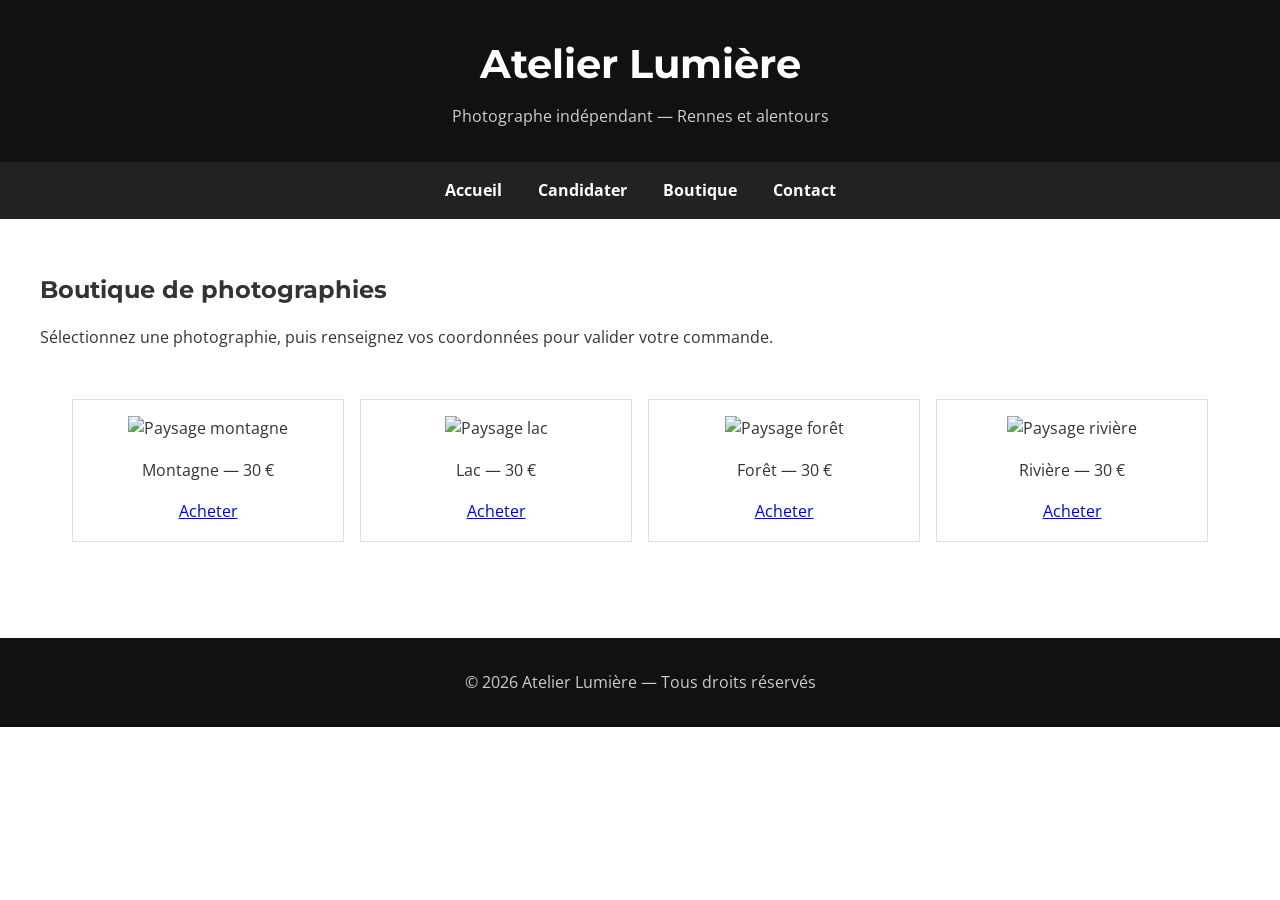
==== boutique.html @ 9369ba6b "Création du site original à optimiser" ====
﻿<!DOCTYPE html>
<html lang="fr">
<head>
  <meta charset="UTF-8">
  <title>Boutique — Atelier Lumière</title>
  <link rel="stylesheet" href="assets/css/style.css">
  <link href="https://fonts.googleapis.com/css2?family=Montserrat:wght@400;700&family=Open+Sans:wght@400;700&display=swap" rel="stylesheet">
  <style>
    .products { display: grid; grid-template-columns: repeat(auto-fit, minmax(200px, 1fr)); gap: 1rem; padding: 2rem; }
    .product { border: 1px solid #ddd; padding: 1rem; text-align: center; }
    .product img { max-width: 100%; }
  </style>
</head>
<body>
  <header>
    <h1>Atelier Lumière</h1>
    <p>Photographe indépendant — Rennes et alentours</p>
  </header>
  <nav>
    <a href="index.html">Accueil</a>
    <a href="candidature.html">Candidater</a>
    <a href="boutique.html">Boutique</a>
    <a href="contact.html">Contact</a>
  </nav>
  <main>
    <h2>Boutique de photographies</h2>
    <p>Sélectionnez une photographie, puis renseignez vos coordonnées pour valider votre commande.</p>
    <div class="products">
      <div class="product">
        <img src="https://picsum.photos/id/1015/600/400" alt="Paysage montagne">
        <p>Montagne — 30 €</p>
        <a href="coordonnees.html?photo=1015">Acheter</a>
      </div>
      <div class="product">
        <img src="https://picsum.photos/id/1016/600/400" alt="Paysage lac">
        <p>Lac — 30 €</p>
        <a href="coordonnees.html?photo=1016">Acheter</a>
      </div>
      <div class="product">
        <img src="https://picsum.photos/id/1018/600/400" alt="Paysage forêt">
        <p>Forêt — 30 €</p>
        <a href="coordonnees.html?photo=1018">Acheter</a>
      </div>
      <div class="product">
        <img src="https://picsum.photos/id/1019/600/400" alt="Paysage rivière">
        <p>Rivière — 30 €</p>
        <a href="coordonnees.html?photo=1019">Acheter</a>
      </div>
    </div>
  </main>
  <footer>
    <p>&copy; 2026 Atelier Lumière — Tous droits réservés</p>
  </footer>
  <script src="assets/js/app.js"></script>
</body>
</html>
---- assets/css/style.css ----
﻿body {
  margin: 0;
  padding: 0;
  font-family: 'Open Sans', sans-serif;
  line-height: 1.6;
  color: #333;
}

header {
  background: #111;
  color: #fff;
  padding: 2rem;
  text-align: center;
}

header h1 {
  margin: 0;
  font-family: 'Montserrat', sans-serif;
  font-size: 2.5rem;
}

header p {
  margin: 0.5rem 0 0;
  font-size: 1rem;
  opacity: 0.8;
}

nav {
  background: #222;
  padding: 1rem;
  text-align: center;
}

nav a {
  color: #fff;
  margin: 0 1rem;
  text-decoration: none;
  font-weight: 700;
}

nav a:hover {
  text-decoration: underline;
}

main {
  padding: 2rem;
  max-width: 1200px;
  margin: 0 auto;
}

main h2 {
  font-family: 'Montserrat', sans-serif;
  margin-bottom: 1rem;
}

form div {
  margin-bottom: 1rem;
}

form label {
  display: block;
  margin-bottom: 0.5rem;
  font-weight: 700;
}

form input,
form textarea {
  width: 100%;
  padding: 0.5rem;
  font-size: 1rem;
  border: 1px solid #ccc;
  border-radius: 4px;
}

form button {
  background: #111;
  color: #fff;
  border: none;
  padding: 0.75rem 1.5rem;
  font-size: 1rem;
  border-radius: 4px;
  cursor: pointer;
}

form button:hover {
  background: #333;
}

footer {
  background: #111;
  color: #ccc;
  text-align: center;
  padding: 1rem;
  margin-top: 2rem;
}

.section-inutile-1 { color: #f00; }
.section-inutile-2 { color: #0f0; }
.section-inutile-3 { color: #00f; }
.section-inutile-4 { color: #ff0; }
.section-inutile-5 { color: #0ff; }
.section-inutile-6 { color: #f0f; }
.section-inutile-7 { color: #999; }
.section-inutile-8 { color: #666; }
.section-inutile-9 { color: #333; }
.section-inutile-10 { color: #111; }
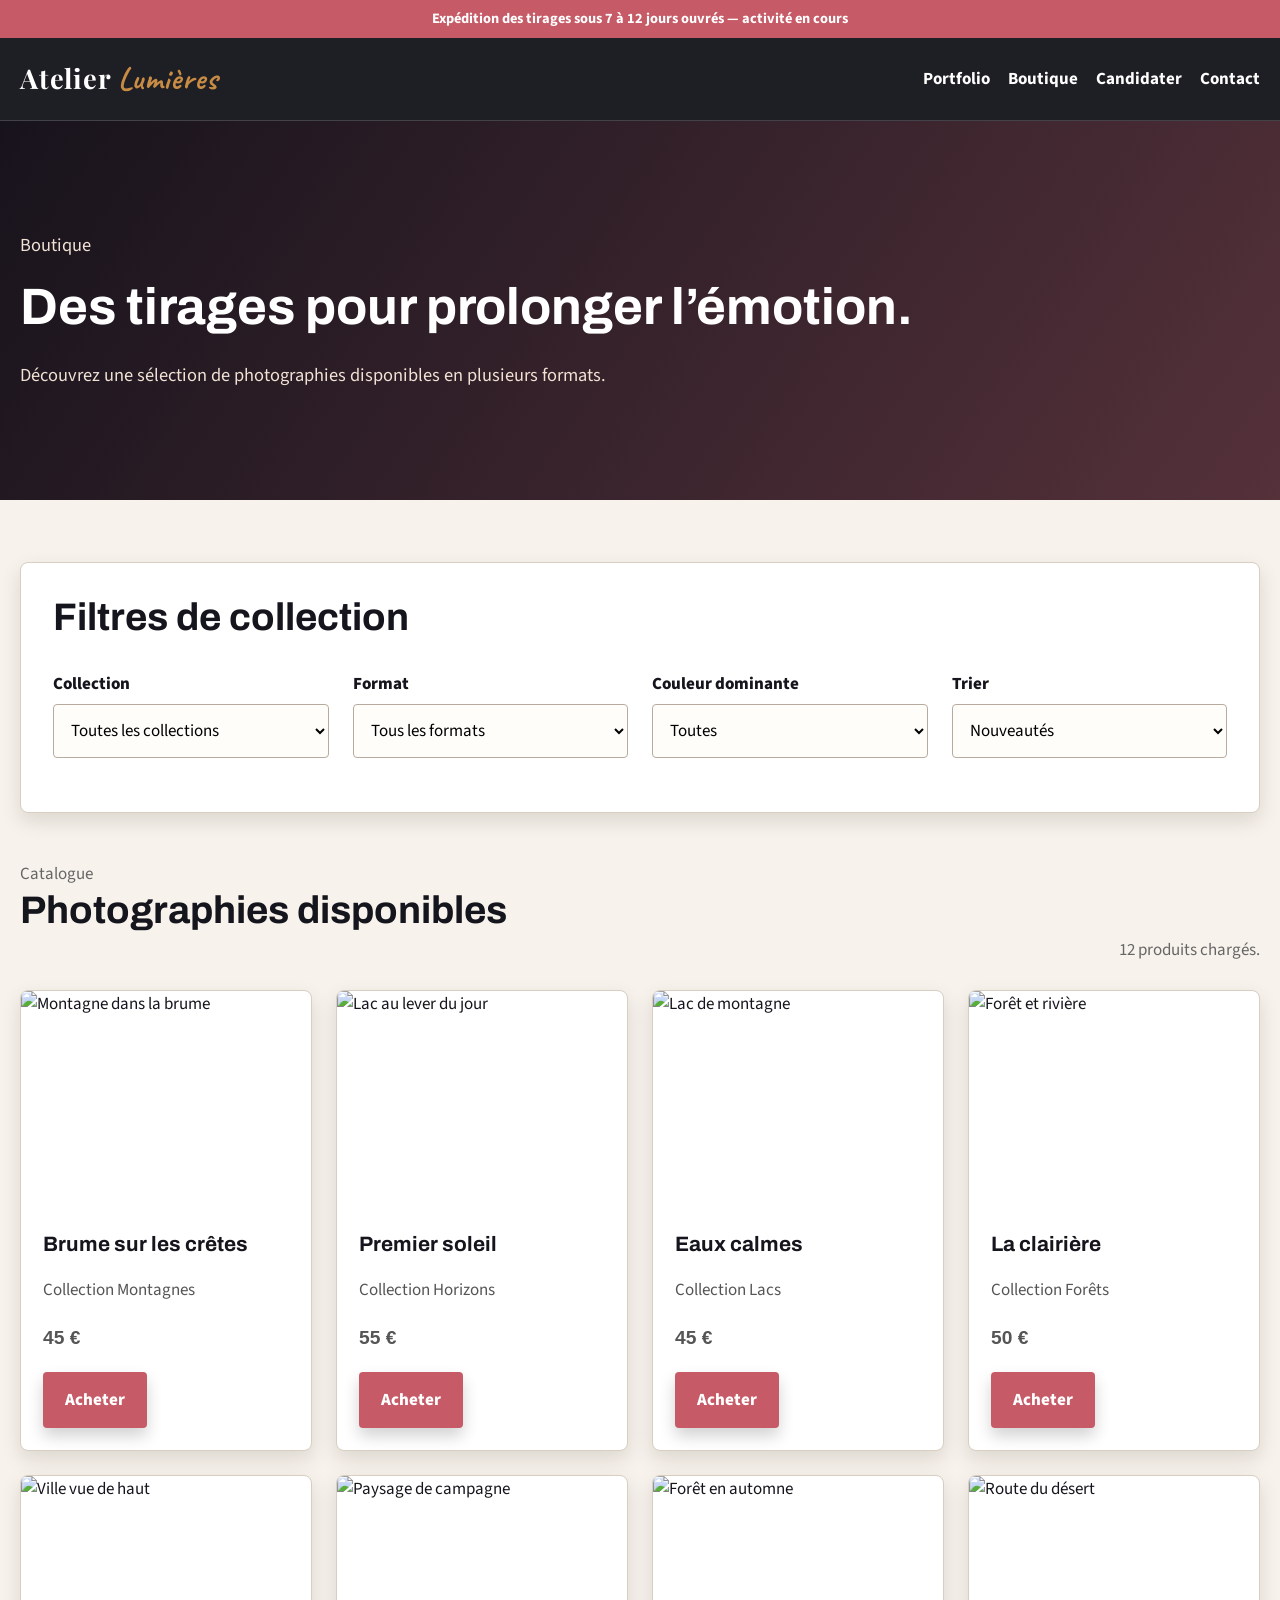
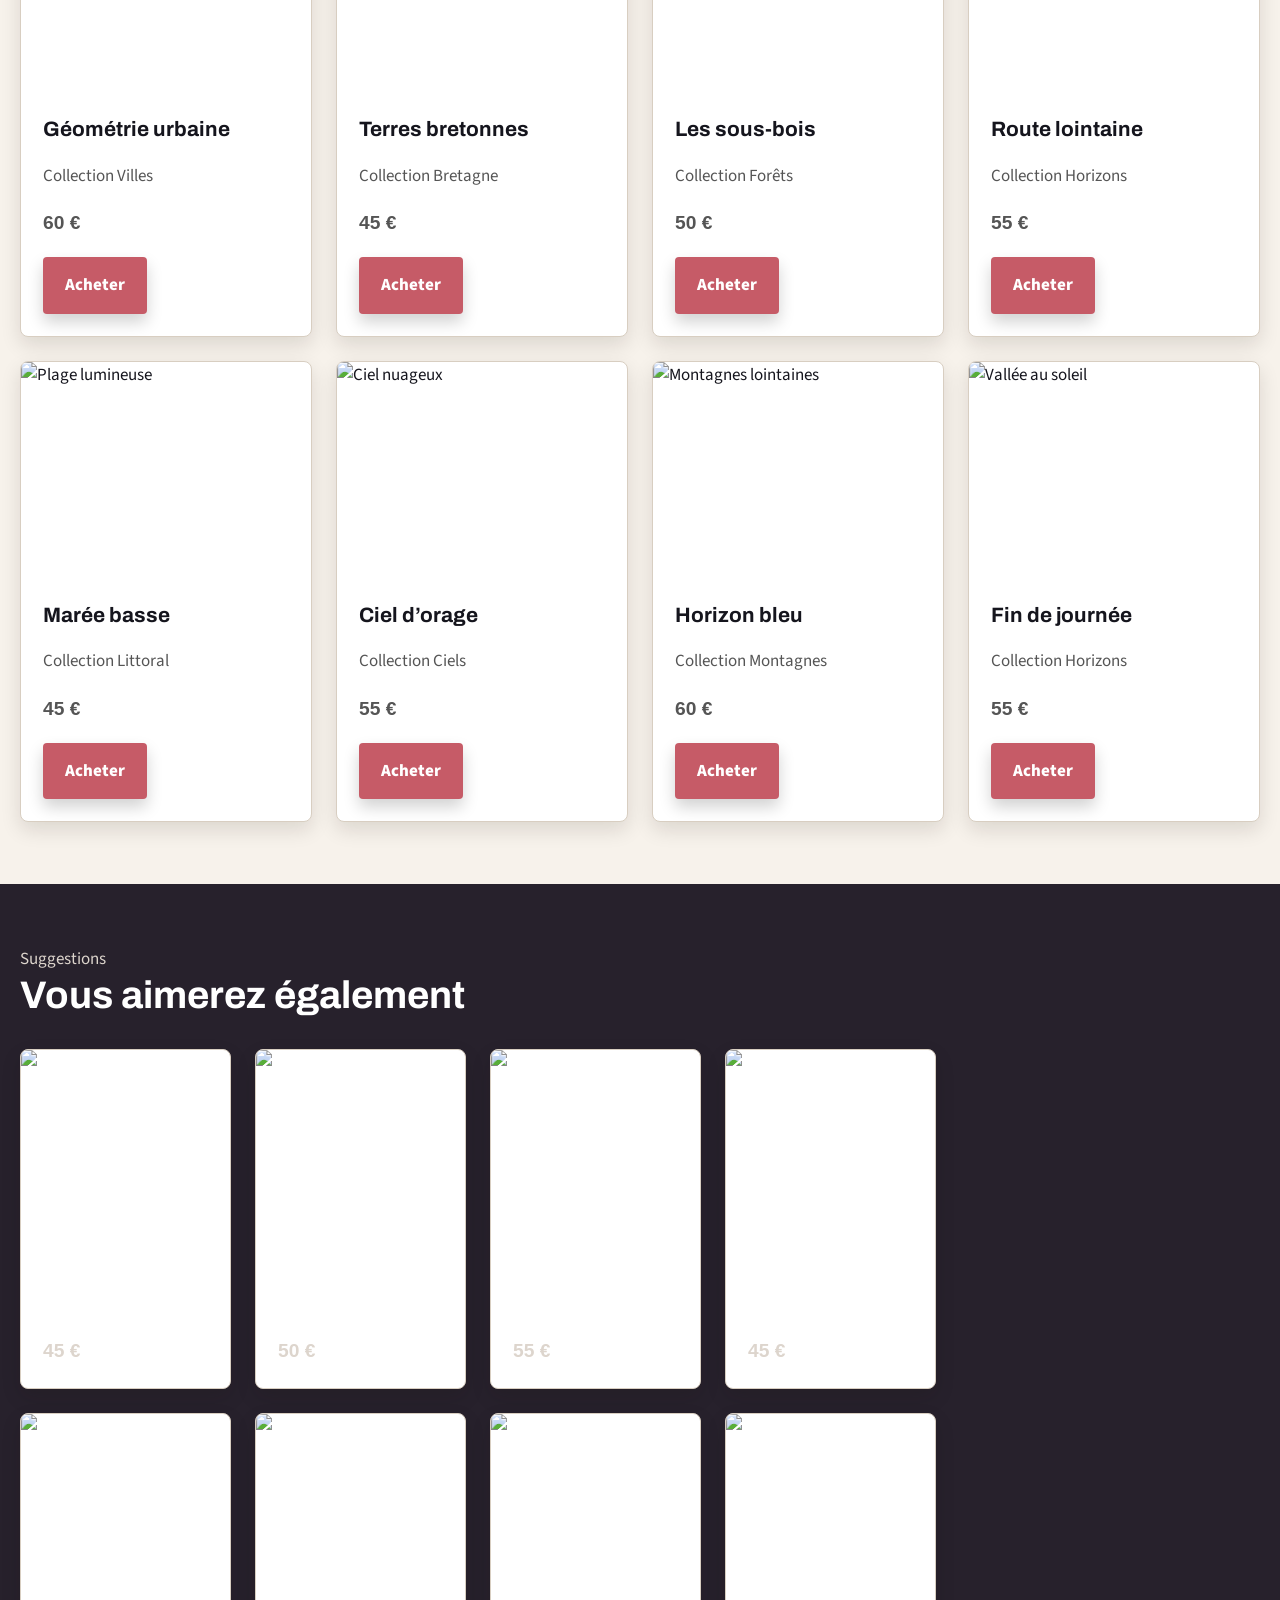
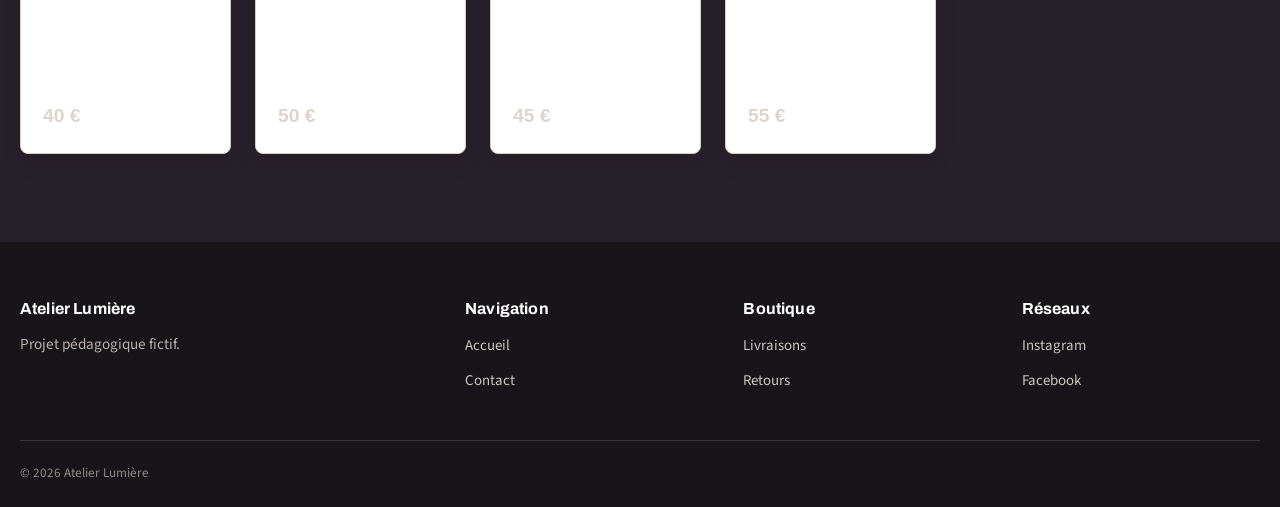
==== commit b36f5e98: "Baseline: parcours photographe initial" ====
--- a/boutique.html
+++ b/boutique.html
@@ -2,55 +2,90 @@
 <html lang="fr">
 <head>
   <meta charset="UTF-8">
-  <title>Boutique — Atelier Lumière</title>
+  <meta name="viewport" content="width=device-width, initial-scale=1.0">
+  <title>Boutique — Atelier Lumières</title>
   <link rel="stylesheet" href="assets/css/style.css">
-  <link href="https://fonts.googleapis.com/css2?family=Montserrat:wght@400;700&family=Open+Sans:wght@400;700&display=swap" rel="stylesheet">
-  <style>
-    .products { display: grid; grid-template-columns: repeat(auto-fit, minmax(200px, 1fr)); gap: 1rem; padding: 2rem; }
-    .product { border: 1px solid #ddd; padding: 1rem; text-align: center; }
-    .product img { max-width: 100%; }
-  </style>
+  <link rel="stylesheet" href="assets/css/animations.css">
 </head>
 <body>
-  <header>
-    <h1>Atelier Lumière</h1>
-    <p>Photographe indépendant — Rennes et alentours</p>
+  <div class="bande-info">Expédition des tirages sous 7 à 12 jours ouvrés — <span data-statut-activite>activité en cours</span></div>
+  <header class="site-header">
+    <div class="header-inner">
+      <a class="logo" href="index.html">Atelier <span>Lumières</span></a>
+      <nav class="nav-principale" aria-label="Navigation principale">
+        <ul><li><a href="index.html">Portfolio</a></li><li><a href="boutique.html">Boutique</a></li><li><a href="candidature.html">Candidater</a></li><li><a href="contact.html">Contact</a></li></ul>
+      </nav>
+    </div>
   </header>
-  <nav>
-    <a href="index.html">Accueil</a>
-    <a href="candidature.html">Candidater</a>
-    <a href="boutique.html">Boutique</a>
-    <a href="contact.html">Contact</a>
-  </nav>
+
   <main>
-    <h2>Boutique de photographies</h2>
-    <p>Sélectionnez une photographie, puis renseignez vos coordonnées pour valider votre commande.</p>
-    <div class="products">
-      <div class="product">
-        <img src="https://picsum.photos/id/1015/600/400" alt="Paysage montagne">
-        <p>Montagne — 30 €</p>
-        <a href="coordonnees.html?photo=1015">Acheter</a>
+    <section class="page-entete">
+      <div class="conteneur">
+        <p>Boutique</p>
+        <h1>Des tirages pour prolonger l’émotion.</h1>
+        <p>Découvrez une sélection de photographies disponibles en plusieurs formats.</p>
       </div>
-      <div class="product">
-        <img src="https://picsum.photos/id/1016/600/400" alt="Paysage lac">
-        <p>Lac — 30 €</p>
-        <a href="coordonnees.html?photo=1016">Acheter</a>
+    </section>
+
+    <section class="section">
+      <div class="conteneur">
+        <div class="formulaire-bloc">
+          <h2>Filtres de collection</h2>
+          <div class="grille-4">
+            <div class="champ"><label for="collection">Collection</label><select id="collection"><option>Toutes les collections</option><option>Bretagne</option><option>Montagnes</option><option>Ville</option></select></div>
+            <div class="champ"><label for="format">Format</label><select id="format"><option>Tous les formats</option><option>30 à 40 cm</option><option>50 à 70 cm</option><option>70 à 100 cm</option></select></div>
+            <div class="champ"><label for="couleur">Couleur dominante</label><select id="couleur"><option>Toutes</option><option>Bleu</option><option>Vert</option><option>Ocre</option></select></div>
+            <div class="champ"><label for="tri">Trier</label><select id="tri"><option>Nouveautés</option><option>Prix croissant</option><option>Prix décroissant</option></select></div>
+          </div>
+        </div>
+
+        <div class="section-titre" style="margin-top:48px">
+          <div><p>Catalogue</p><h2>Photographies disponibles</h2></div>
+          <p>12 produits chargés.</p>
+        </div>
+
+        <div class="grille-produits">
+          <article class="carte-produit"><img src="https://picsum.photos/id/1011/1800/1300" alt="Montagne dans la brume"><div class="contenu"><h3>Brume sur les crêtes</h3><p>Collection Montagnes</p><p class="prix">45 €</p><a class="bouton" href="coordonnees.html?photo=brume-sur-les-cretes">Acheter</a></div></article>
+          <article class="carte-produit"><img src="https://picsum.photos/id/1015/1800/1300" alt="Lac au lever du jour"><div class="contenu"><h3>Premier soleil</h3><p>Collection Horizons</p><p class="prix">55 €</p><a class="bouton" href="coordonnees.html?photo=premier-soleil">Acheter</a></div></article>
+          <article class="carte-produit"><img src="https://picsum.photos/id/1016/1800/1300" alt="Lac de montagne"><div class="contenu"><h3>Eaux calmes</h3><p>Collection Lacs</p><p class="prix">45 €</p><a class="bouton" href="coordonnees.html?photo=eaux-calmes">Acheter</a></div></article>
+          <article class="carte-produit"><img src="https://picsum.photos/id/1018/1800/1300" alt="Forêt et rivière"><div class="contenu"><h3>La clairière</h3><p>Collection Forêts</p><p class="prix">50 €</p><a class="bouton" href="coordonnees.html?photo=la-clairiere">Acheter</a></div></article>
+          <article class="carte-produit"><img src="https://picsum.photos/id/1019/1800/1300" alt="Ville vue de haut"><div class="contenu"><h3>Géométrie urbaine</h3><p>Collection Villes</p><p class="prix">60 €</p><a class="bouton" href="coordonnees.html?photo=geometrie-urbaine">Acheter</a></div></article>
+          <article class="carte-produit"><img src="https://picsum.photos/id/1020/1800/1300" alt="Paysage de campagne"><div class="contenu"><h3>Terres bretonnes</h3><p>Collection Bretagne</p><p class="prix">45 €</p><a class="bouton" href="coordonnees.html?photo=terres-bretonnes">Acheter</a></div></article>
+          <article class="carte-produit"><img src="https://picsum.photos/id/1021/1800/1300" alt="Forêt en automne"><div class="contenu"><h3>Les sous-bois</h3><p>Collection Forêts</p><p class="prix">50 €</p><a class="bouton" href="coordonnees.html?photo=les-sous-bois">Acheter</a></div></article>
+          <article class="carte-produit"><img src="https://picsum.photos/id/1022/1800/1300" alt="Route du désert"><div class="contenu"><h3>Route lointaine</h3><p>Collection Horizons</p><p class="prix">55 €</p><a class="bouton" href="coordonnees.html?photo=route-lointaine">Acheter</a></div></article>
+          <article class="carte-produit"><img src="https://picsum.photos/id/1023/1800/1300" alt="Plage lumineuse"><div class="contenu"><h3>Marée basse</h3><p>Collection Littoral</p><p class="prix">45 €</p><a class="bouton" href="coordonnees.html?photo=maree-basse">Acheter</a></div></article>
+          <article class="carte-produit"><img src="https://picsum.photos/id/1025/1800/1300" alt="Ciel nuageux"><div class="contenu"><h3>Ciel d’orage</h3><p>Collection Ciels</p><p class="prix">55 €</p><a class="bouton" href="coordonnees.html?photo=ciel-d-orage">Acheter</a></div></article>
+          <article class="carte-produit"><img src="https://picsum.photos/id/1026/1800/1300" alt="Montagnes lointaines"><div class="contenu"><h3>Horizon bleu</h3><p>Collection Montagnes</p><p class="prix">60 €</p><a class="bouton" href="coordonnees.html?photo=horizon-bleu">Acheter</a></div></article>
+          <article class="carte-produit"><img src="https://picsum.photos/id/1039/1800/1300" alt="Vallée au soleil"><div class="contenu"><h3>Fin de journée</h3><p>Collection Horizons</p><p class="prix">55 €</p><a class="bouton" href="coordonnees.html?photo=fin-de-journee">Acheter</a></div></article>
+        </div>
       </div>
-      <div class="product">
-        <img src="https://picsum.photos/id/1018/600/400" alt="Paysage forêt">
-        <p>Forêt — 30 €</p>
-        <a href="coordonnees.html?photo=1018">Acheter</a>
+    </section>
+
+    <section class="section section-foncee">
+      <div class="conteneur">
+        <div class="section-titre"><div><p>Suggestions</p><h2>Vous aimerez également</h2>
+        <div class="grille-4">
+          <article class="carte-produit"><img src="https://picsum.photos/id/1031/1600/1200" alt="Rivière dans la vallée"><div class="contenu"><h3>Le cours d’eau</h3><p class="prix">45 €</p></div></article>
+          <article class="carte-produit"><img src="https://picsum.photos/id/1032/1600/1200" alt="Lac en montagne"><div class="contenu"><h3>Silence</h3><p class="prix">50 €</p></div></article>
+          <article class="carte-produit"><img src="https://picsum.photos/id/1033/1600/1200" alt="Rochers en montagne"><div class="contenu"><h3>La faille</h3><p class="prix">55 €</p></div></article>
+          <article class="carte-produit"><img src="https://picsum.photos/id/1036/1600/1200" alt="Rivière dans les rochers"><div class="contenu"><h3>Après la pluie</h3><p class="prix">45 €</p></div></article>
+          <article class="carte-produit"><img src="https://picsum.photos/id/1037/1600/1200" alt="Fleurs de montagne"><div class="contenu"><h3>Fleurs sauvages</h3><p class="prix">40 €</p></div></article>
+          <article class="carte-produit"><img src="https://picsum.photos/id/1038/1600/1200" alt="Village dans la vallée"><div class="contenu"><h3>Le village</h3><p class="prix">50 €</p></div></article>
+          <article class="carte-produit"><img src="https://picsum.photos/id/1040/1600/1200" alt="Fort en hiver"><div class="contenu"><h3>Hiver doux</h3><p class="prix">45 €</p></div></article>
+          <article class="carte-produit"><img src="https://picsum.photos/id/1041/1600/1200" alt="Côte rocheuse"><div class="contenu"><h3>Roches marines</h3><p class="prix">55 €</p></div></article>
+        </div>
       </div>
-      <div class="product">
-        <img src="https://picsum.photos/id/1019/600/400" alt="Paysage rivière">
-        <p>Rivière — 30 €</p>
-        <a href="coordonnees.html?photo=1019">Acheter</a>
-      </div>
-    </div>
+    </section>
   </main>
-  <footer>
-    <p>&copy; 2026 Atelier Lumière — Tous droits réservés</p>
-  </footer>
+
+  <footer class="site-footer"><div class="conteneur footer-grille"><div><h3>Atelier Lumière</h3><p>Projet pédagogique fictif.</p></div><div><h3>Navigation</h3><ul><li><a href="index.html">Accueil</a></li><li><a href="contact.html">Contact</a></li></ul></div><div><h3>Boutique</h3><ul><li><a href="#">Livraisons</a></li><li><a href="#">Retours</a></li></ul></div><div><h3>Réseaux</h3><ul><li><a href="#">Instagram</a></li><li><a href="#">Facebook</a></li></ul></div></div><div class="conteneur footer-bas">© 2026 Atelier Lumière</div></footer>
+
   <script src="assets/js/app.js"></script>
+  <script src="assets/js/gallery.js"></script>
+  <script src="assets/js/carousel.js"></script>
+  <script src="assets/js/upload-preview.js"></script>
+  <script src="assets/js/fake-analytics.js"></script>
+  <script src="assets/js/map.js"></script>
 </body>
 </html>
+
--- a/assets/css/style.css
+++ b/assets/css/style.css
@@ -1,106 +1,719 @@
-﻿body {
+@import url("https://fonts.googleapis.com/css2?family=Archivo+Expanded:wght@500;600;700;800&family=Archivo:wght@400;500;600;700&family=Source+Sans+3:wght@300;400;500;600;700&family=Caveat:wght@500;600&family=Playfair+Display:wght@400;600;700&display=swap");
+@import url("https://cdnjs.cloudflare.com/ajax/libs/font-awesome/6.7.2/css/all.min.css");
+
+:root {
+  --noir: #15151d;
+  --sombre: #27212c;
+  --creme: #f7f2eb;
+  --beige: #e8ddcf;
+  --or: #c88c45;
+  --rose: #c65b67;
+  --blanc: #ffffff;
+  --gris: #666666;
+  --bordure: #d8cec1;
+  --ombre: 0 8px 20px rgba(28, 14, 10, 0.12);
+}
+
+* {
+  box-sizing: border-box;
+}
+
+html {
+  scroll-behavior: smooth;
+}
+
+body {
+  margin: 0;
+  color: var(--noir);
+  background: var(--creme);
+  font-family: "Source Sans 3", Arial, sans-serif;
+  font-size: 17px;
+  line-height: 1.55;
+}
+
+h1,
+h2,
+h3,
+h4 {
+  margin-top: 0;
+  font-family: "Archivo Expanded", "Archivo", Arial, sans-serif;
+  line-height: 1.15;
+}
+
+h1 {
+  margin-bottom: 1.5rem;
+  font-size: clamp(2.25rem, 4vw, 3.8rem);
+}
+
+h2 {
+  font-size: clamp(1.9rem, 3vw, 3rem);
+}
+
+h3 {
+  font-size: 1.3rem;
+}
+
+a {
+  color: inherit;
+}
+
+img {
+  max-width: 100%;
+}
+
+.header-inner,
+.conteneur {
+  width: min(1320px, calc(100% - 40px));
+  margin: 0 auto;
+}
+
+.bande-info {
+  padding: 8px 16px;
+  color: var(--blanc);
+  background: var(--rose);
+  font-size: 0.9rem;
+  font-weight: 700;
+  text-align: center;
+}
+
+.site-header {
+  position: sticky;
+  top: 0;
+  z-index: 20;
+  color: var(--blanc);
+  background: rgba(21, 21, 29, 0.96);
+  border-bottom: 1px solid rgba(255, 255, 255, 0.16);
+  backdrop-filter: blur(12px);
+}
+
+.header-inner {
+  display: flex;
+  flex-wrap: wrap;
+  align-items: center;
+  justify-content: space-between;
+  gap: 20px;
+  padding: 16px 0;
+}
+
+.logo {
+  color: var(--blanc);
+  font-family: "Playfair Display", serif;
+  font-size: 1.7rem;
+  font-weight: 700;
+  letter-spacing: 0.03em;
+  text-decoration: none;
+}
+
+.logo span {
+  color: var(--or);
+  font-family: "Caveat", cursive;
+  font-size: 2rem;
+}
+
+.nav-principale ul {
+  display: flex;
+  flex-wrap: wrap;
+  gap: 18px;
   margin: 0;
   padding: 0;
-  font-family: 'Open Sans', sans-serif;
-  line-height: 1.6;
-  color: #333;
-}
-
-header {
-  background: #111;
-  color: #fff;
-  padding: 2rem;
+  list-style: none;
+}
+
+.nav-principale a {
+  color: var(--blanc);
+  font-weight: 700;
+  text-decoration: none;
+}
+
+.nav-principale a:hover,
+.nav-principale a:focus {
+  color: var(--or);
+}
+
+.hero {
+  position: relative;
+  min-height: 480px;
+  overflow: hidden;
+  color: var(--blanc);
+  background: #20181a;
+}
+
+.hero::before {
+  position: absolute;
+  z-index: 1;
+  inset: 0;
+  background: linear-gradient(90deg, rgba(13, 11, 17, 0.92) 8%, rgba(13, 11, 17, 0.58) 52%, rgba(13, 11, 17, 0.22));
+  content: "";
+}
+
+.hero-image {
+  position: absolute;
+  inset: 0;
+  width: 100%;
+  height: 100%;
+  object-fit: cover;
+  transform: scale(1.01);
+  filter: saturate(1.05) contrast(1.02);
+}
+
+.hero-contenu {
+  position: relative;
+  z-index: 2;
+  width: min(680px, 100%);
+  padding: 100px 0 85px;
+}
+
+.hero h1 {
+  max-width: 760px;
+  color: var(--blanc);
+}
+
+.hero p {
+  max-width: 620px;
+  color: #f4e8dc;
+  font-size: 1.1rem;
+}
+
+.bouton,
+button,
+input[type="submit"] {
+  display: inline-block;
+  border: 0;
+  border-radius: 4px;
+  color: var(--blanc);
+  background: var(--rose);
+  box-shadow: 0 8px 16px rgba(0, 0, 0, 0.18);
+  cursor: pointer;
+  font: inherit;
+  font-weight: 800;
+  padding: 15px 22px;
+  text-decoration: none;
+}
+
+.bouton + .bouton {
+  margin-left: 8px;
+}
+
+.bouton:hover,
+.bouton:focus,
+button:hover,
+button:focus,
+input[type="submit"]:hover,
+input[type="submit"]:focus {
+  filter: brightness(0.94);
+}
+
+.bouton.secondaire {
+  color: var(--noir);
+  background: var(--blanc);
+}
+
+.section {
+  padding: 62px 0;
+}
+
+.section-foncee {
+  color: var(--blanc);
+  background: var(--sombre);
+}
+
+.section-titre {
+  display: flex;
+  flex-wrap: wrap;
+  align-items: end;
+  justify-content: space-between;
+  gap: 20px;
+  margin-bottom: 26px;
+}
+
+.section-titre p {
+  max-width: 650px;
+  margin: 0;
+  color: var(--gris);
+}
+
+.section-foncee .section-titre p {
+  color: #ddd5cd;
+}
+
+.grille-3,
+.grille-4,
+.grille-actualites,
+.grille-temoignages,
+.grille-produits {
+  display: grid;
+  gap: 24px;
+}
+
+.grille-3,
+.grille-actualites,
+.grille-temoignages {
+  grid-template-columns: repeat(3, 1fr);
+}
+
+.grille-4,
+.grille-produits {
+  grid-template-columns: repeat(4, 1fr);
+}
+
+.carte,
+.carte-produit,
+.carte-actu,
+.temoignage,
+.faq-item,
+.formulaire-bloc {
+  overflow: hidden;
+  border: 1px solid var(--bordure);
+  border-radius: 8px;
+  background: var(--blanc);
+  box-shadow: var(--ombre);
+}
+
+.carte {
+  padding: 28px;
+}
+
+.carte i {
+  display: inline-flex;
+  width: 54px;
+  height: 54px;
+  align-items: center;
+  justify-content: center;
+  margin-bottom: 18px;
+  border-radius: 50%;
+  color: var(--blanc);
+  background: var(--or);
+  font-size: 1.3rem;
+}
+
+.carte p,
+.carte-actu p,
+.carte-produit p,
+.temoignage p {
+  color: #555555;
+}
+
+.carte-actu img,
+.carte-produit img {
+  display: block;
+  width: 100%;
+  height: 220px;
+  object-fit: cover;
+}
+
+.carte-actu .contenu,
+.carte-produit .contenu {
+  padding: 22px;
+}
+
+.prix {
+  color: var(--rose);
+  font-family: "Archivo Expanded", sans-serif;
+  font-size: 1.2rem;
+  font-weight: 800;
+}
+
+.galerie {
+  display: grid;
+  grid-template-columns: repeat(4, 1fr);
+  gap: 12px;
+}
+
+.galerie img {
+  display: block;
+  width: 100%;
+  height: 210px;
+  border-radius: 5px;
+  object-fit: cover;
+  box-shadow: var(--ombre);
+  cursor: zoom-in;
+}
+
+.bande-chiffres {
+  padding: 54px 0;
+  color: var(--blanc);
+  background: linear-gradient(120deg, #2a1c21, #8f454f);
+}
+
+.chiffres {
+  display: grid;
+  grid-template-columns: repeat(4, 1fr);
+  gap: 30px;
   text-align: center;
 }
 
-header h1 {
+.chiffre {
+  display: block;
+  color: #ffdca7;
+  font-family: "Archivo Expanded", sans-serif;
+  font-size: 3.4rem;
+  font-weight: 800;
+}
+
+.chiffres span:last-child {
+  font-size: 0.95rem;
+}
+
+.temoignage {
+  padding: 26px;
+}
+
+.temoignage blockquote {
   margin: 0;
-  font-family: 'Montserrat', sans-serif;
-  font-size: 2.5rem;
-}
-
-header p {
-  margin: 0.5rem 0 0;
+  font-family: "Playfair Display", serif;
+  font-size: 1.18rem;
+}
+
+.temoignage cite {
+  display: block;
+  margin-top: 16px;
+  color: var(--rose);
+  font-style: normal;
+  font-weight: 800;
+}
+
+.faq {
+  display: grid;
+  gap: 14px;
+}
+
+.faq-item {
+  padding: 25px;
+}
+
+.faq-item h3 {
+  color: var(--rose);
+}
+
+.bande-partenaires {
+  overflow: hidden;
+  padding: 28px 0;
+  color: var(--blanc);
+  background: #111118;
+}
+
+.piste-partenaires {
+  display: flex;
+  width: max-content;
+  gap: 70px;
+  font-family: "Archivo Expanded", sans-serif;
+  font-size: 1.15rem;
+  font-weight: 800;
+  animation: defilement-partenaires 22s linear infinite;
+}
+
+.piste-partenaires span {
+  min-width: 180px;
+  color: #f2d3a6;
+  text-align: center;
+}
+
+.video {
+  position: relative;
+  max-width: 960px;
+  aspect-ratio: 16 / 9;
+  margin: 0 auto;
+  overflow: hidden;
+  border-radius: 8px;
+  box-shadow: var(--ombre);
+}
+
+.video iframe {
+  width: 100%;
+  height: 100%;
+  border: 0;
+}
+
+.page-entete {
+  padding: 92px 0;
+  color: var(--blanc);
+  background: linear-gradient(125deg, #17131c, #55313a);
+}
+
+.page-entete p {
+  max-width: 720px;
+  color: #f1e2d5;
+  font-size: 1.15rem;
+}
+
+.formulaire-bloc {
+  padding: 32px;
+}
+
+.champ {
+  margin-bottom: 22px;
+}
+
+.champ label {
+  display: block;
+  margin-bottom: 7px;
+  font-weight: 800;
+}
+
+.champ input,
+.champ textarea,
+.champ select {
+  width: 100%;
+  border: 1px solid #b7aa9e;
+  border-radius: 4px;
+  background: #fffdf9;
+  font: inherit;
+  padding: 13px;
+}
+
+.champ input:focus,
+.champ textarea:focus,
+.champ select:focus {
+  border-color: var(--or);
+  outline: 3px solid rgba(200, 140, 69, 0.25);
+}
+
+.zone-upload {
+  margin: 20px 0;
+  border: 3px dashed var(--or);
+  border-radius: 8px;
+  background: #fff8ed;
+  cursor: pointer;
+  padding: 45px 22px;
+  text-align: center;
+}
+
+.zone-upload i {
+  display: block;
+  margin-bottom: 12px;
+  color: var(--rose);
+  font-size: 2.2rem;
+}
+
+.liste-fichiers {
+  display: grid;
+  gap: 12px;
+  margin-top: 16px;
+}
+
+.fichier-item {
+  display: flex;
+  align-items: center;
+  justify-content: space-between;
+  gap: 12px;
+  border: 1px solid var(--bordure);
+  background: var(--blanc);
+  padding: 12px;
+}
+
+.fichier-item img {
+  width: 70px;
+  height: 70px;
+  object-fit: cover;
+}
+
+.supprimer {
+  border: 0;
+  color: var(--blanc);
+  background: var(--rose);
+  cursor: pointer;
+  padding: 8px;
+}
+
+.etapes {
+  display: flex;
+  gap: 10px;
+  margin-bottom: 35px;
+}
+
+.etape {
+  flex: 1;
+  border-radius: 4px;
+  color: #6b5e52;
+  background: #e7ded5;
+  font-size: 0.85rem;
+  font-weight: 800;
+  padding: 12px;
+  text-align: center;
+}
+
+.etape.active {
+  color: var(--blanc);
+  background: var(--rose);
+}
+
+.message-confirmation {
+  border: 2px solid #5a8c5a;
+  border-radius: 8px;
+  background: #f0f7ed;
+  padding: 30px;
+}
+
+#map {
+  width: 100%;
+  height: 360px;
+  margin: 20px 0;
+  border: 10px solid var(--blanc);
+  box-shadow: var(--ombre);
+}
+
+.site-footer {
+  margin-top: 0;
+  padding: 58px 0 24px;
+  color: #d8d0ca;
+  background: #17151a;
+}
+
+.site-footer h3 {
+  margin: 0 0 14px;
+  color: var(--blanc);
+  font-family: "Archivo Expanded", "Archivo", Arial, sans-serif;
   font-size: 1rem;
-  opacity: 0.8;
-}
-
-nav {
-  background: #222;
-  padding: 1rem;
-  text-align: center;
-}
-
-nav a {
-  color: #fff;
-  margin: 0 1rem;
+  letter-spacing: 0.01em;
+}
+
+.site-footer p {
+  max-width: 310px;
+  margin: 0;
+  color: #bab1aa;
+  font-size: 0.95rem;
+  line-height: 1.65;
+}
+
+.footer-grille {
+  display: grid;
+  grid-template-columns: minmax(230px, 1.7fr) repeat(3, minmax(130px, 1fr));
+  gap: 40px;
+  align-items: start;
+}
+
+.site-footer ul {
+  display: grid;
+  gap: 9px;
+  margin: 0;
+  padding: 0;
+  list-style: none;
+}
+
+.site-footer li {
+  margin: 0;
+}
+
+.site-footer a {
+  color: #cfc6c0;
+  font-size: 0.93rem;
   text-decoration: none;
-  font-weight: 700;
-}
-
-nav a:hover {
+  transition: color 0.2s ease;
+}
+
+.site-footer a:hover,
+.site-footer a:focus {
+  color: #e1aa66;
   text-decoration: underline;
-}
-
-main {
-  padding: 2rem;
-  max-width: 1200px;
-  margin: 0 auto;
-}
-
-main h2 {
-  font-family: 'Montserrat', sans-serif;
-  margin-bottom: 1rem;
-}
-
-form div {
-  margin-bottom: 1rem;
-}
-
-form label {
-  display: block;
-  margin-bottom: 0.5rem;
-  font-weight: 700;
-}
-
-form input,
-form textarea {
-  width: 100%;
-  padding: 0.5rem;
-  font-size: 1rem;
-  border: 1px solid #ccc;
-  border-radius: 4px;
-}
-
-form button {
-  background: #111;
-  color: #fff;
-  border: none;
-  padding: 0.75rem 1.5rem;
-  font-size: 1rem;
-  border-radius: 4px;
-  cursor: pointer;
-}
-
-form button:hover {
-  background: #333;
-}
-
-footer {
-  background: #111;
-  color: #ccc;
-  text-align: center;
-  padding: 1rem;
-  margin-top: 2rem;
-}
-
-.section-inutile-1 { color: #f00; }
-.section-inutile-2 { color: #0f0; }
-.section-inutile-3 { color: #00f; }
-.section-inutile-4 { color: #ff0; }
-.section-inutile-5 { color: #0ff; }
-.section-inutile-6 { color: #f0f; }
-.section-inutile-7 { color: #999; }
-.section-inutile-8 { color: #666; }
-.section-inutile-9 { color: #333; }
-.section-inutile-10 { color: #111; }
+  text-underline-offset: 3px;
+}
+
+.footer-bas {
+  display: flex;
+  align-items: center;
+  justify-content: space-between;
+  gap: 16px;
+  margin-top: 46px;
+  border-top: 1px solid rgba(255, 255, 255, 0.14);
+  color: #918984;
+  font-size: 0.82rem;
+  padding-top: 22px;
+}
+
+@keyframes defilement-partenaires {
+  from {
+    transform: translateX(0);
+  }
+
+  to {
+    transform: translateX(-50%);
+  }
+}
+
+@media (max-width: 960px) {
+  .grille-4,
+  .grille-produits,
+  .chiffres {
+    grid-template-columns: repeat(2, 1fr);
+  }
+
+  .grille-3,
+  .grille-actualites,
+  .grille-temoignages,
+  .footer-grille {
+    grid-template-columns: repeat(2, 1fr);
+  }
+
+  .galerie {
+    grid-template-columns: repeat(3, 1fr);
+  }
+
+  .galerie img {
+    height: 180px;
+  }
+
+  .hero {
+    min-height: 430px;
+  }
+}
+
+@media (max-width: 640px) {
+  .header-inner {
+    align-items: flex-start;
+    flex-direction: column;
+  }
+
+  .nav-principale ul {
+    gap: 12px;
+  }
+
+  .grille-4,
+  .grille-3,
+  .grille-produits,
+  .grille-actualites,
+  .grille-temoignages,
+  .galerie,
+  .chiffres,
+  .footer-grille {
+    grid-template-columns: 1fr;
+  }
+
+  .hero {
+    min-height: 390px;
+  }
+
+  .hero-contenu {
+    padding: 76px 0 65px;
+  }
+
+  .galerie img {
+    height: 150px;
+  }
+
+  .carte-actu img,
+  .carte-produit img {
+    height: 200px;
+  }
+
+  .etapes {
+    flex-direction: column;
+  }
+
+  #map {
+    height: 300px;
+  }
+
+  .site-footer {
+    padding: 42px 0 20px;
+  }
+
+  .footer-grille {
+    gap: 28px;
+  }
+
+  .footer-bas {
+    display: block;
+    margin-top: 34px;
+    line-height: 1.5;
+  }
+}
--- a/assets/css/animations.css
+++ b/assets/css/animations.css
@@ -0,0 +1,46 @@
+﻿/* Animations volontairement présentes dans la baseline,
+   mais suffisamment limitées pour préserver l'utilisabilité. */
+
+.carte,
+.carte-produit,
+.carte-actu,
+.temoignage {
+  transition: transform 0.2s ease, box-shadow 0.2s ease;
+}
+
+.carte:hover,
+.carte-produit:hover,
+.carte-actu:hover,
+.temoignage:hover {
+  transform: translateY(-3px);
+  box-shadow: 0 13px 28px rgba(28, 14, 10, 0.16);
+}
+
+.pastille-decoration {
+  animation: flottement-discret 9s ease-in-out infinite alternate;
+}
+
+.hero-image {
+  animation: aucune;
+}
+
+@keyframes flottement-discret {
+  from {
+    transform: translateY(0);
+  }
+
+  to {
+    transform: translateY(-7px);
+  }
+}
+
+@media (prefers-reduced-motion: reduce) {
+  *,
+  *::before,
+  *::after {
+    animation-duration: 0.01ms !important;
+    animation-iteration-count: 1 !important;
+    scroll-behavior: auto !important;
+    transition-duration: 0.01ms !important;
+  }
+}
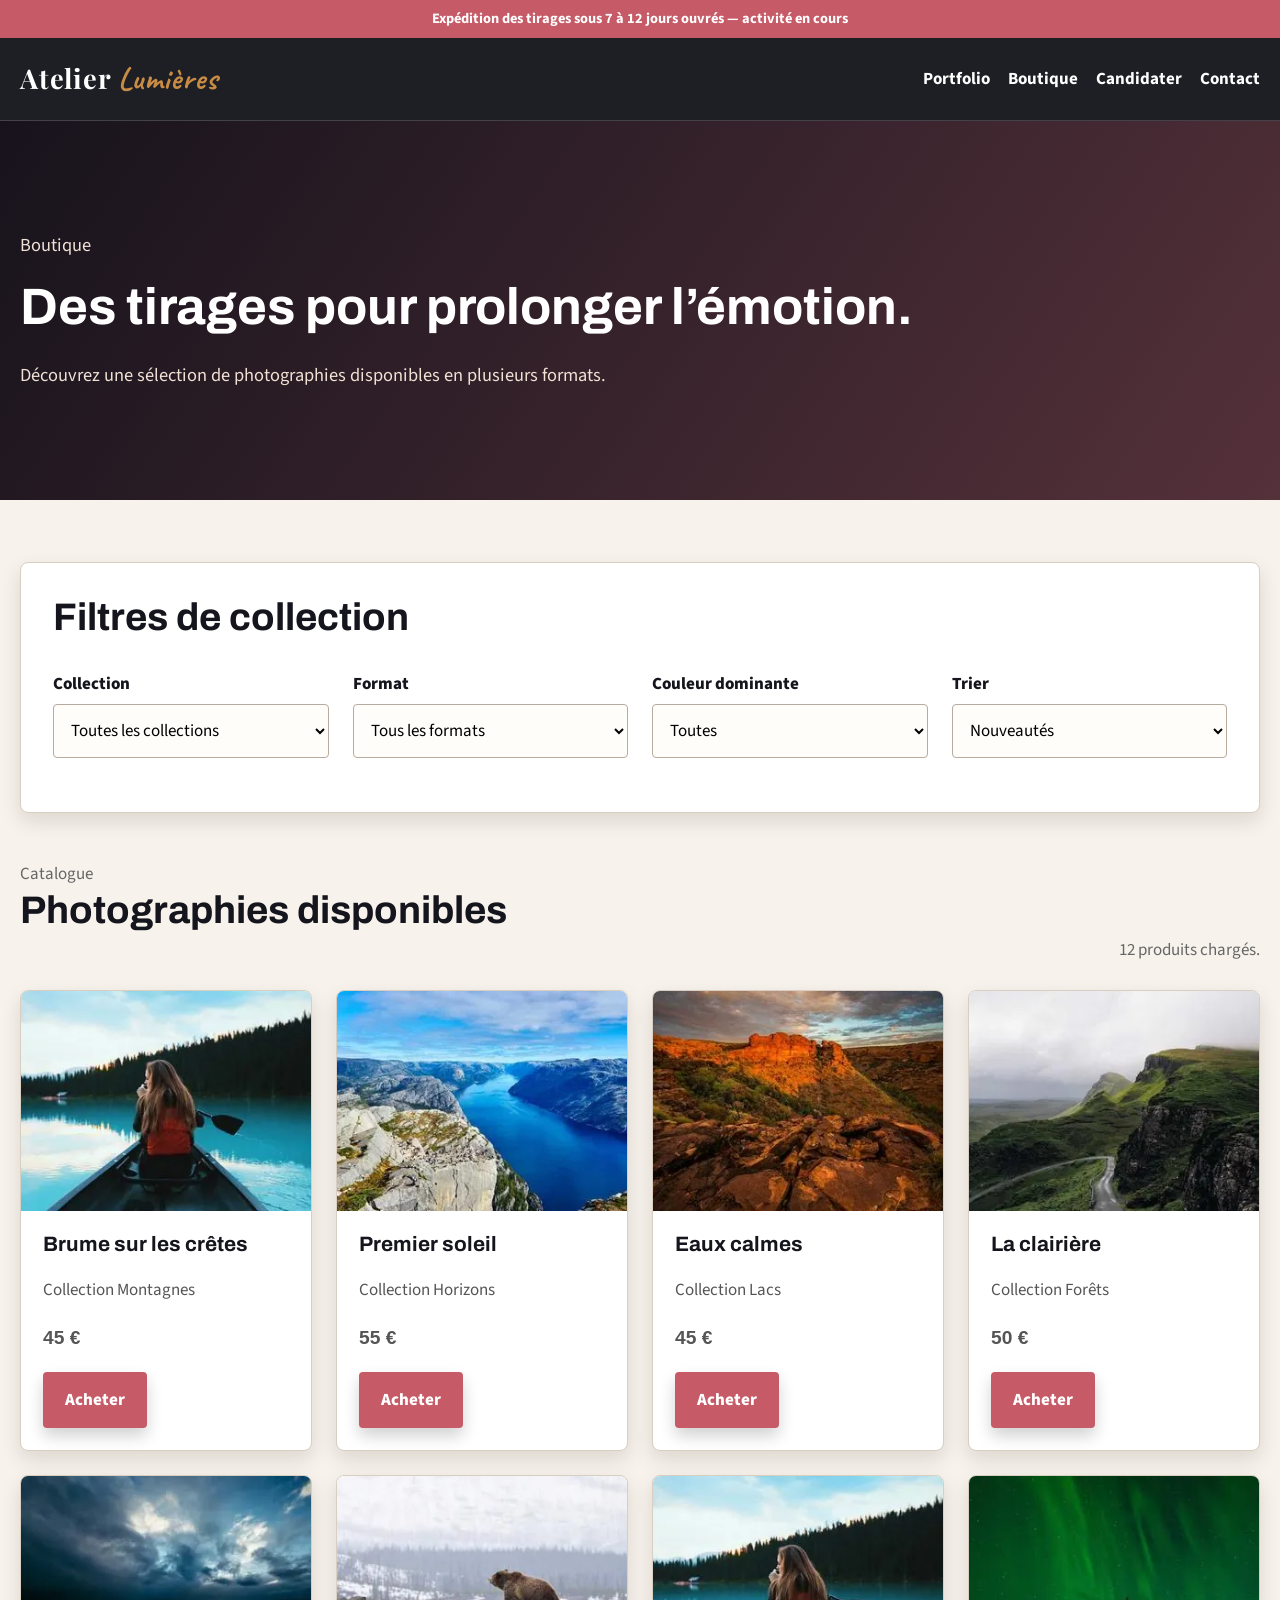
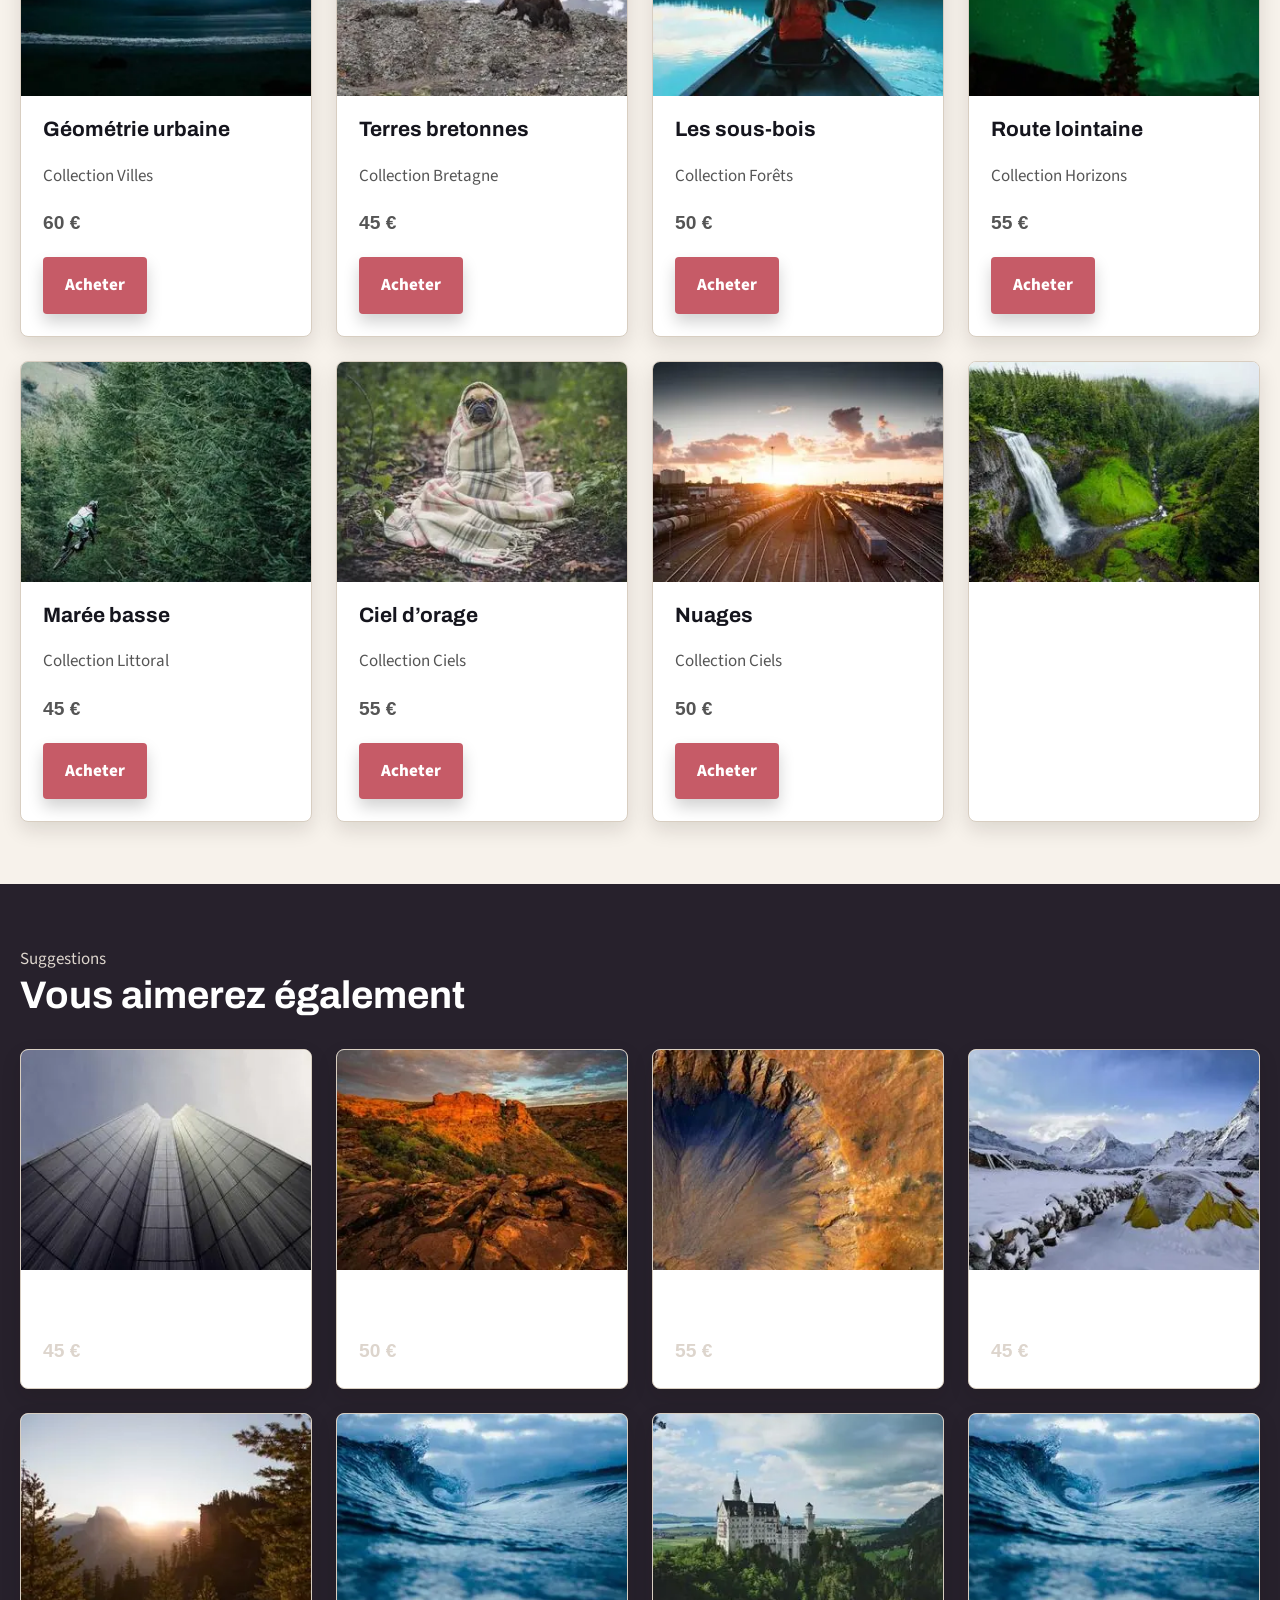
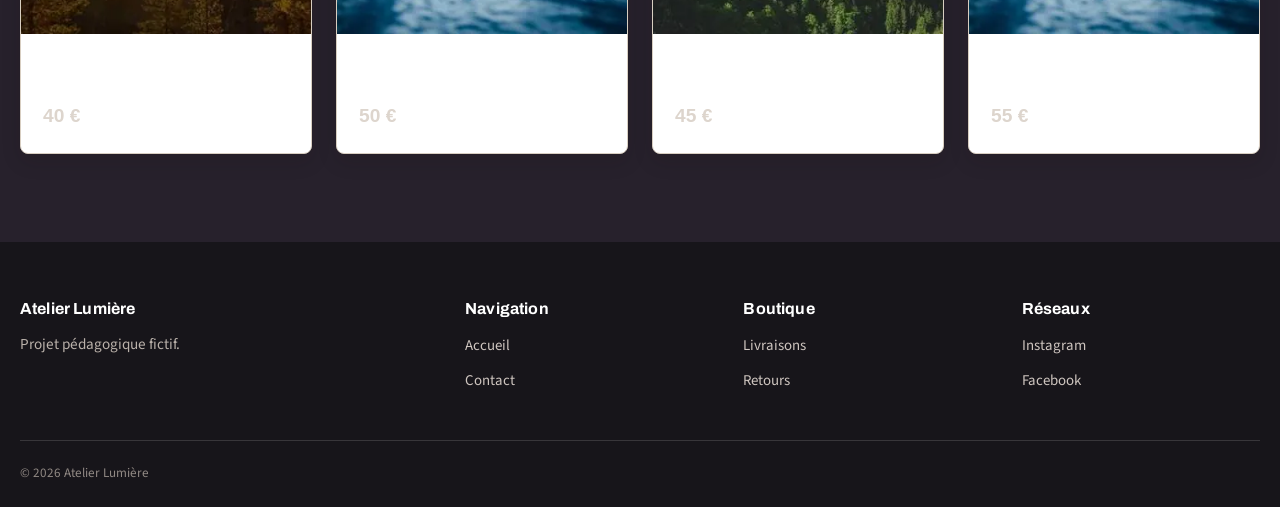
==== commit 85ede412: "Adaptation des images de la boutique" ====
--- a/boutique.html
+++ b/boutique.html
@@ -45,18 +45,93 @@
         </div>
 
         <div class="grille-produits">
-          <article class="carte-produit"><img src="https://picsum.photos/id/1011/1800/1300" alt="Montagne dans la brume"><div class="contenu"><h3>Brume sur les crêtes</h3><p>Collection Montagnes</p><p class="prix">45 €</p><a class="bouton" href="coordonnees.html?photo=brume-sur-les-cretes">Acheter</a></div></article>
-          <article class="carte-produit"><img src="https://picsum.photos/id/1015/1800/1300" alt="Lac au lever du jour"><div class="contenu"><h3>Premier soleil</h3><p>Collection Horizons</p><p class="prix">55 €</p><a class="bouton" href="coordonnees.html?photo=premier-soleil">Acheter</a></div></article>
-          <article class="carte-produit"><img src="https://picsum.photos/id/1016/1800/1300" alt="Lac de montagne"><div class="contenu"><h3>Eaux calmes</h3><p>Collection Lacs</p><p class="prix">45 €</p><a class="bouton" href="coordonnees.html?photo=eaux-calmes">Acheter</a></div></article>
-          <article class="carte-produit"><img src="https://picsum.photos/id/1018/1800/1300" alt="Forêt et rivière"><div class="contenu"><h3>La clairière</h3><p>Collection Forêts</p><p class="prix">50 €</p><a class="bouton" href="coordonnees.html?photo=la-clairiere">Acheter</a></div></article>
-          <article class="carte-produit"><img src="https://picsum.photos/id/1019/1800/1300" alt="Ville vue de haut"><div class="contenu"><h3>Géométrie urbaine</h3><p>Collection Villes</p><p class="prix">60 €</p><a class="bouton" href="coordonnees.html?photo=geometrie-urbaine">Acheter</a></div></article>
-          <article class="carte-produit"><img src="https://picsum.photos/id/1020/1800/1300" alt="Paysage de campagne"><div class="contenu"><h3>Terres bretonnes</h3><p>Collection Bretagne</p><p class="prix">45 €</p><a class="bouton" href="coordonnees.html?photo=terres-bretonnes">Acheter</a></div></article>
-          <article class="carte-produit"><img src="https://picsum.photos/id/1021/1800/1300" alt="Forêt en automne"><div class="contenu"><h3>Les sous-bois</h3><p>Collection Forêts</p><p class="prix">50 €</p><a class="bouton" href="coordonnees.html?photo=les-sous-bois">Acheter</a></div></article>
-          <article class="carte-produit"><img src="https://picsum.photos/id/1022/1800/1300" alt="Route du désert"><div class="contenu"><h3>Route lointaine</h3><p>Collection Horizons</p><p class="prix">55 €</p><a class="bouton" href="coordonnees.html?photo=route-lointaine">Acheter</a></div></article>
-          <article class="carte-produit"><img src="https://picsum.photos/id/1023/1800/1300" alt="Plage lumineuse"><div class="contenu"><h3>Marée basse</h3><p>Collection Littoral</p><p class="prix">45 €</p><a class="bouton" href="coordonnees.html?photo=maree-basse">Acheter</a></div></article>
-          <article class="carte-produit"><img src="https://picsum.photos/id/1025/1800/1300" alt="Ciel nuageux"><div class="contenu"><h3>Ciel d’orage</h3><p>Collection Ciels</p><p class="prix">55 €</p><a class="bouton" href="coordonnees.html?photo=ciel-d-orage">Acheter</a></div></article>
-          <article class="carte-produit"><img src="https://picsum.photos/id/1026/1800/1300" alt="Montagnes lointaines"><div class="contenu"><h3>Horizon bleu</h3><p>Collection Montagnes</p><p class="prix">60 €</p><a class="bouton" href="coordonnees.html?photo=horizon-bleu">Acheter</a></div></article>
-          <article class="carte-produit"><img src="https://picsum.photos/id/1039/1800/1300" alt="Vallée au soleil"><div class="contenu"><h3>Fin de journée</h3><p>Collection Horizons</p><p class="prix">55 €</p><a class="bouton" href="coordonnees.html?photo=fin-de-journee">Acheter</a></div></article>
+          <article class="carte-produit"><img
+  src="assets/images/boutique-brume-sur-les-cretes.webp"
+  width="320"
+  height="240"
+  decoding="async"
+  alt="Montagne dans la brume"
+><div class="contenu"><h3>Brume sur les crêtes</h3><p>Collection Montagnes</p><p class="prix">45 €</p><a class="bouton" href="coordonnees.html?photo=brume-sur-les-cretes">Acheter</a></div></article>
+          <article class="carte-produit"><img
+  src="assets/images/boutique-premier-soleil.webp"
+  width="320"
+  height="240"
+  decoding="async"
+  alt="Lac au lever du jour"
+><div class="contenu"><h3>Premier soleil</h3><p>Collection Horizons</p><p class="prix">55 €</p><a class="bouton" href="coordonnees.html?photo=premier-soleil">Acheter</a></div></article>
+          <article class="carte-produit"><img
+  src="assets/images/boutique-eaux-calmes.webp"
+  width="320"
+  height="240"
+  decoding="async"
+  alt="Lac de montagne"
+><div class="contenu"><h3>Eaux calmes</h3><p>Collection Lacs</p><p class="prix">45 €</p><a class="bouton" href="coordonnees.html?photo=eaux-calmes">Acheter</a></div></article>
+          <article class="carte-produit"><img
+  src="assets/images/boutique-la-clairiere.webp"
+  width="320"
+  height="240"
+  decoding="async"
+  alt="Forêt et rivière"
+><div class="contenu"><h3>La clairière</h3><p>Collection Forêts</p><p class="prix">50 €</p><a class="bouton" href="coordonnees.html?photo=la-clairiere">Acheter</a></div></article>
+          <article class="carte-produit"><img
+  src="assets/images/boutique-geometrie-urbaine.webp"
+  width="320"
+  height="240"
+  decoding="async"
+  alt="Ville vue de haut"
+><div class="contenu"><h3>Géométrie urbaine</h3><p>Collection Villes</p><p class="prix">60 €</p><a class="bouton" href="coordonnees.html?photo=geometrie-urbaine">Acheter</a></div></article>
+          <article class="carte-produit"><img
+  src="assets/images/boutique-terres-bretonnes.webp"
+  width="320"
+  height="240"
+  decoding="async"
+  alt="Paysage de campagne"
+>
+<div class="contenu">
+          <h3>Terres bretonnes</h3>
+          <p>Collection Bretagne</p>
+          <p class="prix">45 €</p>
+          <a class="bouton" href="coordonnees.html?photo=terres-bretonnes">Acheter</a>
+        </div>
+      </article>
+          <article class="carte-produit"><img
+  src="assets/images/boutique-brume-sur-les-cretes.webp"
+  width="320"
+  height="240"
+  decoding="async"
+  alt="Montagne dans la brume"
+><div class="contenu"><h3>Les sous-bois</h3><p>Collection Forêts</p><p class="prix">50 €</p><a class="bouton" href="coordonnees.html?photo=les-sous-bois">Acheter</a></div></article>
+          <article class="carte-produit"><img
+  src="assets/images/boutique-route-lointaine.webp"
+  width="320"
+  height="240"
+  decoding="async"
+  alt="Route du désert"
+><div class="contenu"><h3>Route lointaine</h3><p>Collection Horizons</p><p class="prix">55 €</p><a class="bouton" href="coordonnees.html?photo=route-lointaine">Acheter</a></div></article>
+          <article class="carte-produit"><img
+  src="assets/images/boutique-maree-basse.webp"
+  width="320"
+  height="240"
+  decoding="async"
+  alt="Plage lumineuse"
+><div class="contenu"><h3>Marée basse</h3><p>Collection Littoral</p><p class="prix">45 €</p><a class="bouton" href="coordonnees.html?photo=maree-basse">Acheter</a></div></article>
+          <article class="carte-produit"><img
+  src="assets/images/boutique-ciel-d-orage.webp"
+  width="320"
+  height="240"
+  decoding="async"
+  alt="Ciel nuageux"
+><div class="contenu"><h3>Ciel d’orage</h3><p>Collection Ciels</p><p class="prix">55 €</p><a class="bouton" href="coordonnees.html?photo=ciel-d-orage">Acheter</a></div></article>
+          <article class="carte-produit"><img
+  src="assets/images/boutique-nuages.webp"
+  width="320"
+  height="240"
+  decoding="async"
+  alt="Nuages dans le ciel"
+><div class="contenu"><h3>Nuages</h3><p>Collection Ciels</p><p class="prix">50 €</p><a class="bouton" href="coordonnees.html?photo=nuages">Acheter</a></div></article>
+          <article class="carte-produit"><img
+  src="assets/images/boutique-fin-de-journee.webp"
+  width="320"
         </div>
       </div>
     </section>
@@ -65,14 +140,62 @@
       <div class="conteneur">
         <div class="section-titre"><div><p>Suggestions</p><h2>Vous aimerez également</h2>
         <div class="grille-4">
-          <article class="carte-produit"><img src="https://picsum.photos/id/1031/1600/1200" alt="Rivière dans la vallée"><div class="contenu"><h3>Le cours d’eau</h3><p class="prix">45 €</p></div></article>
-          <article class="carte-produit"><img src="https://picsum.photos/id/1032/1600/1200" alt="Lac en montagne"><div class="contenu"><h3>Silence</h3><p class="prix">50 €</p></div></article>
-          <article class="carte-produit"><img src="https://picsum.photos/id/1033/1600/1200" alt="Rochers en montagne"><div class="contenu"><h3>La faille</h3><p class="prix">55 €</p></div></article>
-          <article class="carte-produit"><img src="https://picsum.photos/id/1036/1600/1200" alt="Rivière dans les rochers"><div class="contenu"><h3>Après la pluie</h3><p class="prix">45 €</p></div></article>
-          <article class="carte-produit"><img src="https://picsum.photos/id/1037/1600/1200" alt="Fleurs de montagne"><div class="contenu"><h3>Fleurs sauvages</h3><p class="prix">40 €</p></div></article>
-          <article class="carte-produit"><img src="https://picsum.photos/id/1038/1600/1200" alt="Village dans la vallée"><div class="contenu"><h3>Le village</h3><p class="prix">50 €</p></div></article>
-          <article class="carte-produit"><img src="https://picsum.photos/id/1040/1600/1200" alt="Fort en hiver"><div class="contenu"><h3>Hiver doux</h3><p class="prix">45 €</p></div></article>
-          <article class="carte-produit"><img src="https://picsum.photos/id/1041/1600/1200" alt="Côte rocheuse"><div class="contenu"><h3>Roches marines</h3><p class="prix">55 €</p></div></article>
+          <article class="carte-produit"><img
+  src="assets/images/boutique-reco-le-cours-deau.webp"
+  width="320"
+  height="240"
+  decoding="async"
+  alt="Montagne dans la brume"
+><div class="contenu"><h3>Le cours d’eau</h3><p class="prix">45 €</p></div></article>
+          <article class="carte-produit"><img
+  src="assets/images/boutique-eaux-calmes.webp"
+  width="320"
+  height="240"
+  decoding="async"
+  alt="Lac en montagne"
+><div class="contenu"><h3>Silence</h3><p class="prix">50 €</p></div></article>
+          <article class="carte-produit"><img
+  src="assets/images/boutique-reco-silence.webp"
+  width="320"
+  height="240"
+  decoding="async"
+  alt="Rochers en montagne"
+><div class="contenu"><h3>La faille</h3><p class="prix">55 €</p></div></article>
+          <article class="carte-produit"><img
+  src="assets/images/boutique-reco-apres-la-pluie.webp"
+  width="320"
+  height="240"
+  decoding="async"
+  alt="Rivière dans les rochers"
+><div class="contenu"><h3>Après la pluie</h3><p class="prix">45 €</p></div></article>
+          <article class="carte-produit"><img
+  src="assets/images/boutique-reco-fleurs-sauvages.webp"
+  width="320"
+  height="240"
+  decoding="async"
+  alt="Fleurs de montagne"
+><div class="contenu"><h3>Fleurs sauvages</h3><p class="prix">40 €</p></div></article>
+          <article class="carte-produit"><img
+  src="assets/images/boutique-reco-roches-marines.webp"
+  width="320"
+  height="240"
+  decoding="async"
+  alt="Village dans la vallée"
+><div class="contenu"><h3>Le village</h3><p class="prix">50 €</p></div></article>
+          <article class="carte-produit"><img
+  src="assets/images/boutique-reco-hiver-doux.webp"
+  width="320"
+  height="240"
+  decoding="async"
+  alt="Fort en hiver"
+><div class="contenu"><h3>Hiver doux</h3><p class="prix">45 €</p></div></article>
+          <article class="carte-produit"><img
+  src="assets/images/boutique-reco-roches-marines.webp"
+  width="320"
+  height="240"
+  decoding="async"
+  alt="Côte rocheuse"
+><div class="contenu"><h3>Roches marines</h3><p class="prix">55 €</p></div></article>
         </div>
       </div>
     </section>
--- a/assets/css/style.css
+++ b/assets/css/style.css
@@ -649,7 +649,7 @@
   }
 
   .galerie img {
-    height: 180px;
+    height: 210px;
   }
 
   .hero {
@@ -692,7 +692,7 @@
 
   .carte-actu img,
   .carte-produit img {
-    height: 200px;
+    height: 220px;
   }
 
   .etapes {
